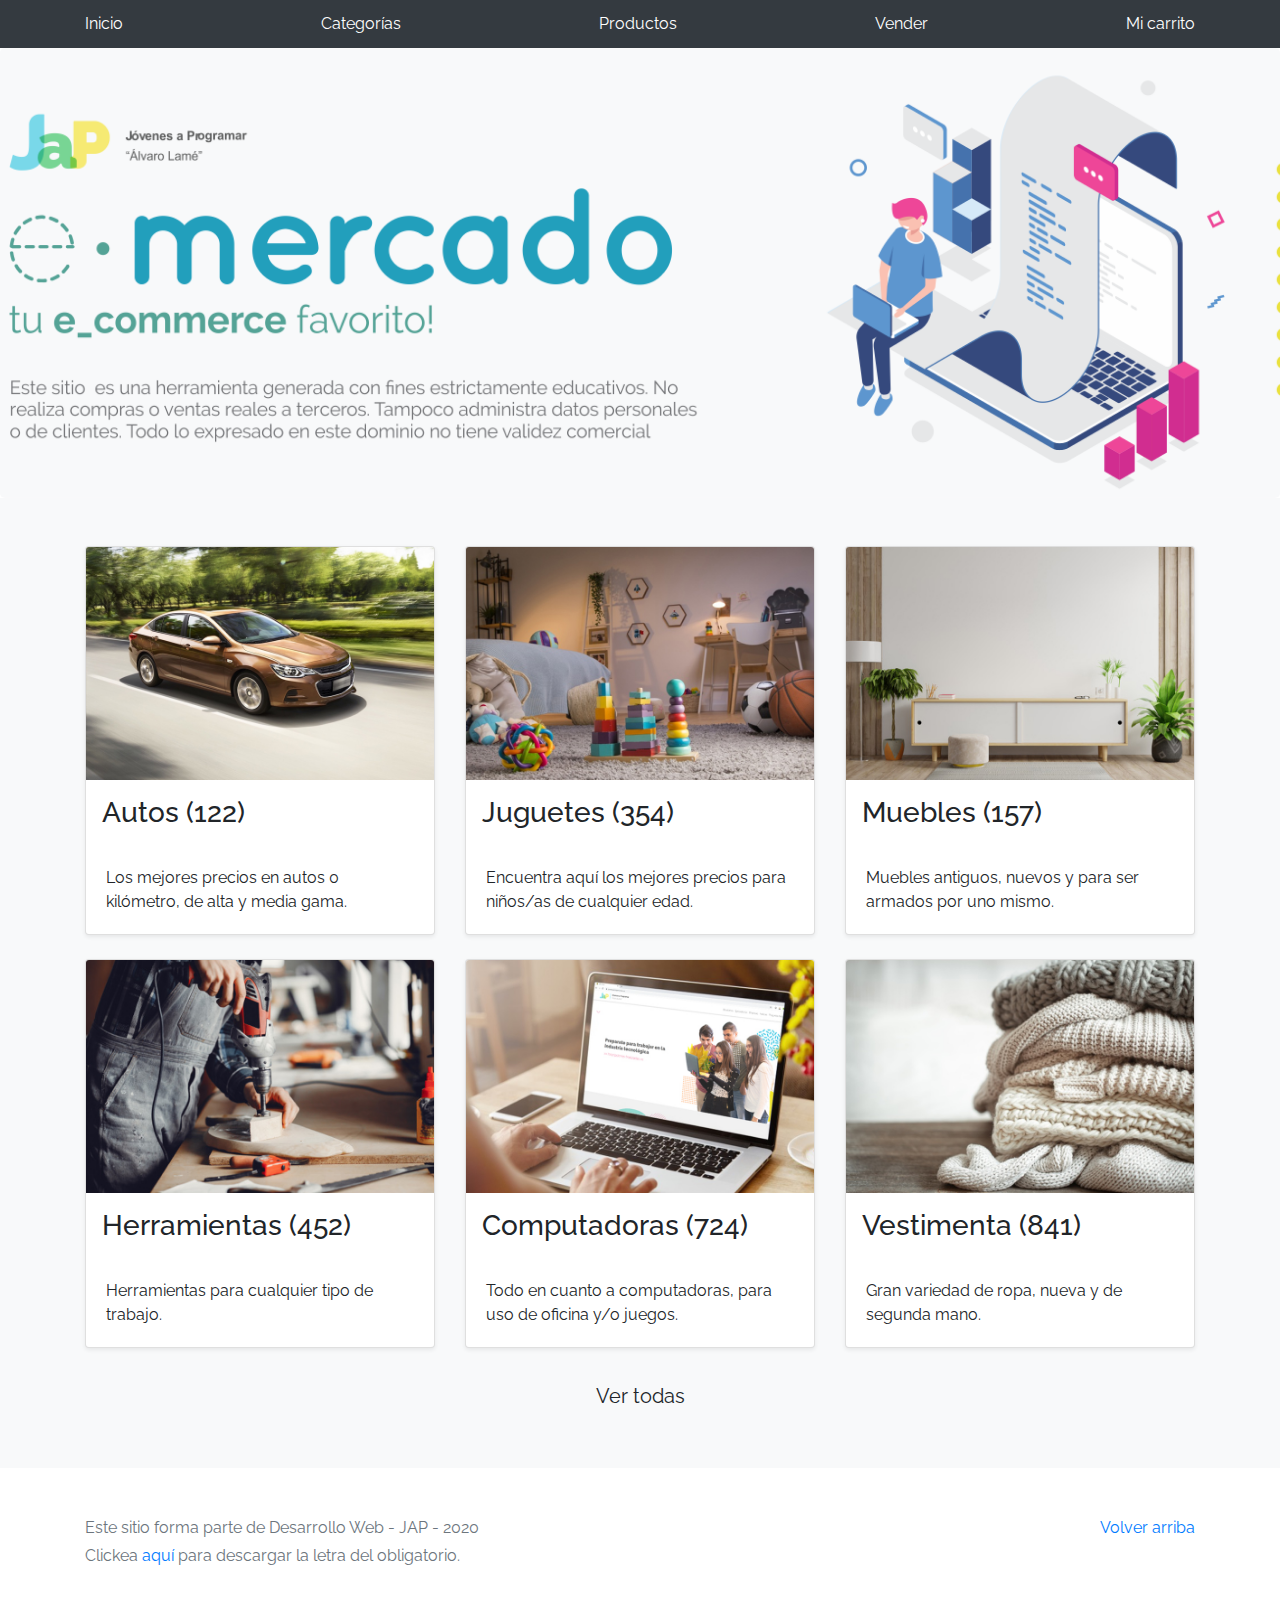
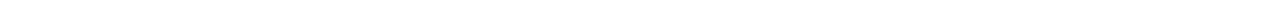
==== index.html @ 54144fda "Save information workspace" ====
<!DOCTYPE html>
<!-- saved from url=(0049)https://getbootstrap.com/docs/4.3/examples/album/ -->
<html lang="en">
  <head>
    <meta http-equiv="Content-Type" content="text/html; charset=UTF-8">
    <meta name="viewport" content="width=device-width, initial-scale=1, shrink-to-fit=no">
    <meta name="description" content="">
    <title>eMercado - Todo lo que busques está aquí</title>

    <link rel="canonical" href="https://getbootstrap.com/docs/4.3/examples/album/">
    <link href="https://fonts.googleapis.com/css?family=Raleway:300,300i,400,400i,700,700i,900,900i" rel="stylesheet">
    <!-- Bootstrap core CSS -->
    <link href="css/bootstrap.min.css" rel="stylesheet">
    <link href="css/styles.css" rel="stylesheet">
  </head>
  <body>
    <nav class="site-header sticky-top py-1 bg-dark">
      <div class="container d-flex flex-column flex-md-row justify-content-between">
        <a class="py-2 d-none d-md-inline-block" href="index.html">Inicio</a>
        <a class="py-2 d-none d-md-inline-block" href="categories.html">Categorías</a>
        <a class="py-2 d-none d-md-inline-block" href="products.html">Productos</a>
        <a class="py-2 d-none d-md-inline-block" href="sell.html">Vender</a>
        <a class="py-2 d-none d-md-inline-block" href="cart.html">Mi carrito</a>
      </div>
    </nav>
    <main role="main">
      <section class="jumbotron text-center">
        <div class="m-5">
          <h1></h1>
        </div>
      </section>
      <div class="album py-5 bg-light">
        <div class="container">
          <div class="row">
            <div class="col-md-4">
              <a href="categories.html" class="card mb-4 shadow-sm custom-card">
                <img class="bd-placeholder-img card-img-top"  src="img/cat1.jpg">
                <h3 class="m-3">Autos (122)</h3>
                <div class="card-body">
                  <p class="card-text">Los mejores precios en autos 0 kilómetro, de alta y media gama.</p>
                </div>
              </a>
            </div>
            <div class="col-md-4">
                <a href="categories.html" class="card mb-4 shadow-sm custom-card">
                  <img class="bd-placeholder-img card-img-top" src="img/cat2.jpg">
                  <h3 class="m-3">Juguetes (354)</h3>
                  <div class="card-body">
                    <p class="card-text">Encuentra aquí los mejores precios para niños/as de cualquier edad.</p>
                  </div>
                </a>
            </div>
            <div class="col-md-4">
                <a href="categories.html" class="card mb-4 shadow-sm custom-card">
                  <img class="bd-placeholder-img card-img-top" src="img/cat3.jpg">
                  <h3 class="m-3">Muebles (157)</h3>
                  <div class="card-body">
                    <p class="card-text">Muebles antiguos, nuevos y para ser armados por uno mismo.</p>
                  </div>
                </a>
            </div>
            <div class="col-md-4">
                <a href="categories.html" class="card mb-4 shadow-sm custom-card">
                  <img class="bd-placeholder-img card-img-top" src="img/cat4.jpg">
                  <h3 class="m-3">Herramientas (452)</h3>
                  <div class="card-body">
                    <p class="card-text">Herramientas para cualquier tipo de trabajo.</p>
                  </div>
                </a>
            </div>
            <div class="col-md-4">
                <a href="categories.html" class="card mb-4 shadow-sm custom-card">
                  <img class="bd-placeholder-img card-img-top" src="img/cat5.jpg">
                  <h3 class="m-3">Computadoras (724)</h3>
                  <div class="card-body">
                    <p class="card-text">Todo en cuanto a computadoras, para uso de oficina y/o juegos.</p>
                  </div>
                </a>
            </div>
            <div class="col-md-4">
                <a href="categories.html" class="card mb-4 shadow-sm custom-card">
                  <img class="bd-placeholder-img card-img-top" src="img/cat6.jpg">
                  <h3 class="m-3">Vestimenta (841)</h3>
                  <div class="card-body">
                    <p class="card-text">Gran variedad de ropa, nueva y de segunda mano.</p>
                  </div>
                </a>
            </div>
          </div>
          <div class="row">
              <a type="button" class="btn btn-light btn-lg btn-block" href="categories.html">Ver todas</a>
          </div>
        </div>
      </div>
    </main>
    <footer class="text-muted">
      <div class="container">
        <p class="float-right">
          <a href="#">Volver arriba</a>
        </p>
        <p>Este sitio forma parte de Desarrollo Web - JAP - 2020</p>
        <p>Clickea <a target="_blank" href="Letra.pdf">aquí</a> para descargar la letra del obligatorio.</p>
      </div>
    </footer>
    <script src="js/jquery-3.4.1.min.js"></script>
    <script src="js/bootstrap.bundle.min.js"></script>
    <script src="js/init.js"></script>
  </body>
</html>
---- css/styles.css ----
.jumbotron, .card-body, .container, .site-header{
    font-family: 'Raleway', serif !important;
}

.jumbotron .display-4{
    font-weight: bold;
}

.jumbotron {
  height: 50vh;
  padding: 5em inherit;
  margin-bottom: 0;
  background-color: #53C0FB;
  background: url('../img/cover_back.png');
  background-size: cover;
  background-position: center;
  background-repeat: no-repeat;
  color: black;
  font-weight: bold;
}

@media (min-width: 768px) {
  .jumbotron {
    padding-top: 6rem;
    padding-bottom: 6rem;
  }
}

.jumbotron p:last-child {
  margin-bottom: 0;
}

.jumbotron-heading {
  font-weight: 300;
}

.jumbotron .container {
  max-width: 40rem;
  background-color: rgba(255, 255, 255, 0.5);
  border-radius: 10px;
  text-shadow: 1px 1px 2px grey;
}

.jumbotron .lead{
  font-size: 38px;
}

footer {
  padding-top: 3rem;
  padding-bottom: 3rem;
}

footer p {
  margin-bottom: .25rem;
}

.site-header a {
  color: white;
  transition: ease-in-out color .15s;
}

.light-text {
  color: white;
}

.site-header .dropdown-menu a {
  color: black;
}

.dropzone{
  border: 2px dashed #0087F7;
  border-radius: 5px;
  background: white;
}

.alert{
  position: fixed;
  top:80px;
  width: 50%;
  left: 50%;
  transform: translate(-50%, 0);
}

.lds-ring {
  display: inline-block;
  position: relative;
  width: 64px;
  height: 64px;
  top:50%;
  left: 50%;
}
.lds-ring div {
  box-sizing: border-box;
  display: block;
  position: absolute;
  width: 51px;
  height: 51px;
  margin: 6px;
  border: 6px solid #fff;
  border-radius: 50%;
  animation: lds-ring 1.2s cubic-bezier(0.5, 0, 0.5, 1) infinite;
  border-color: #fff transparent transparent transparent;
}
.lds-ring div:nth-child(1) {
  animation-delay: -0.45s;
}
.lds-ring div:nth-child(2) {
  animation-delay: -0.3s;
}
.lds-ring div:nth-child(3) {
  animation-delay: -0.15s;
}
@keyframes lds-ring {
  0% {
    transform: rotate(0deg);
  }
  100% {
    transform: rotate(360deg);
  }
}

#spinner-wrapper{
  position: fixed;
  background-color: rgba(0,0,0,0.5);
  width:100%;
  height: 100%;
  top:0;
  left:0;
  z-index: 1021;
  display: none;
}

a.custom-card,
a.custom-card:hover {
  color: inherit;
  text-decoration: inherit;
}

.checked {
  color: orange;
}
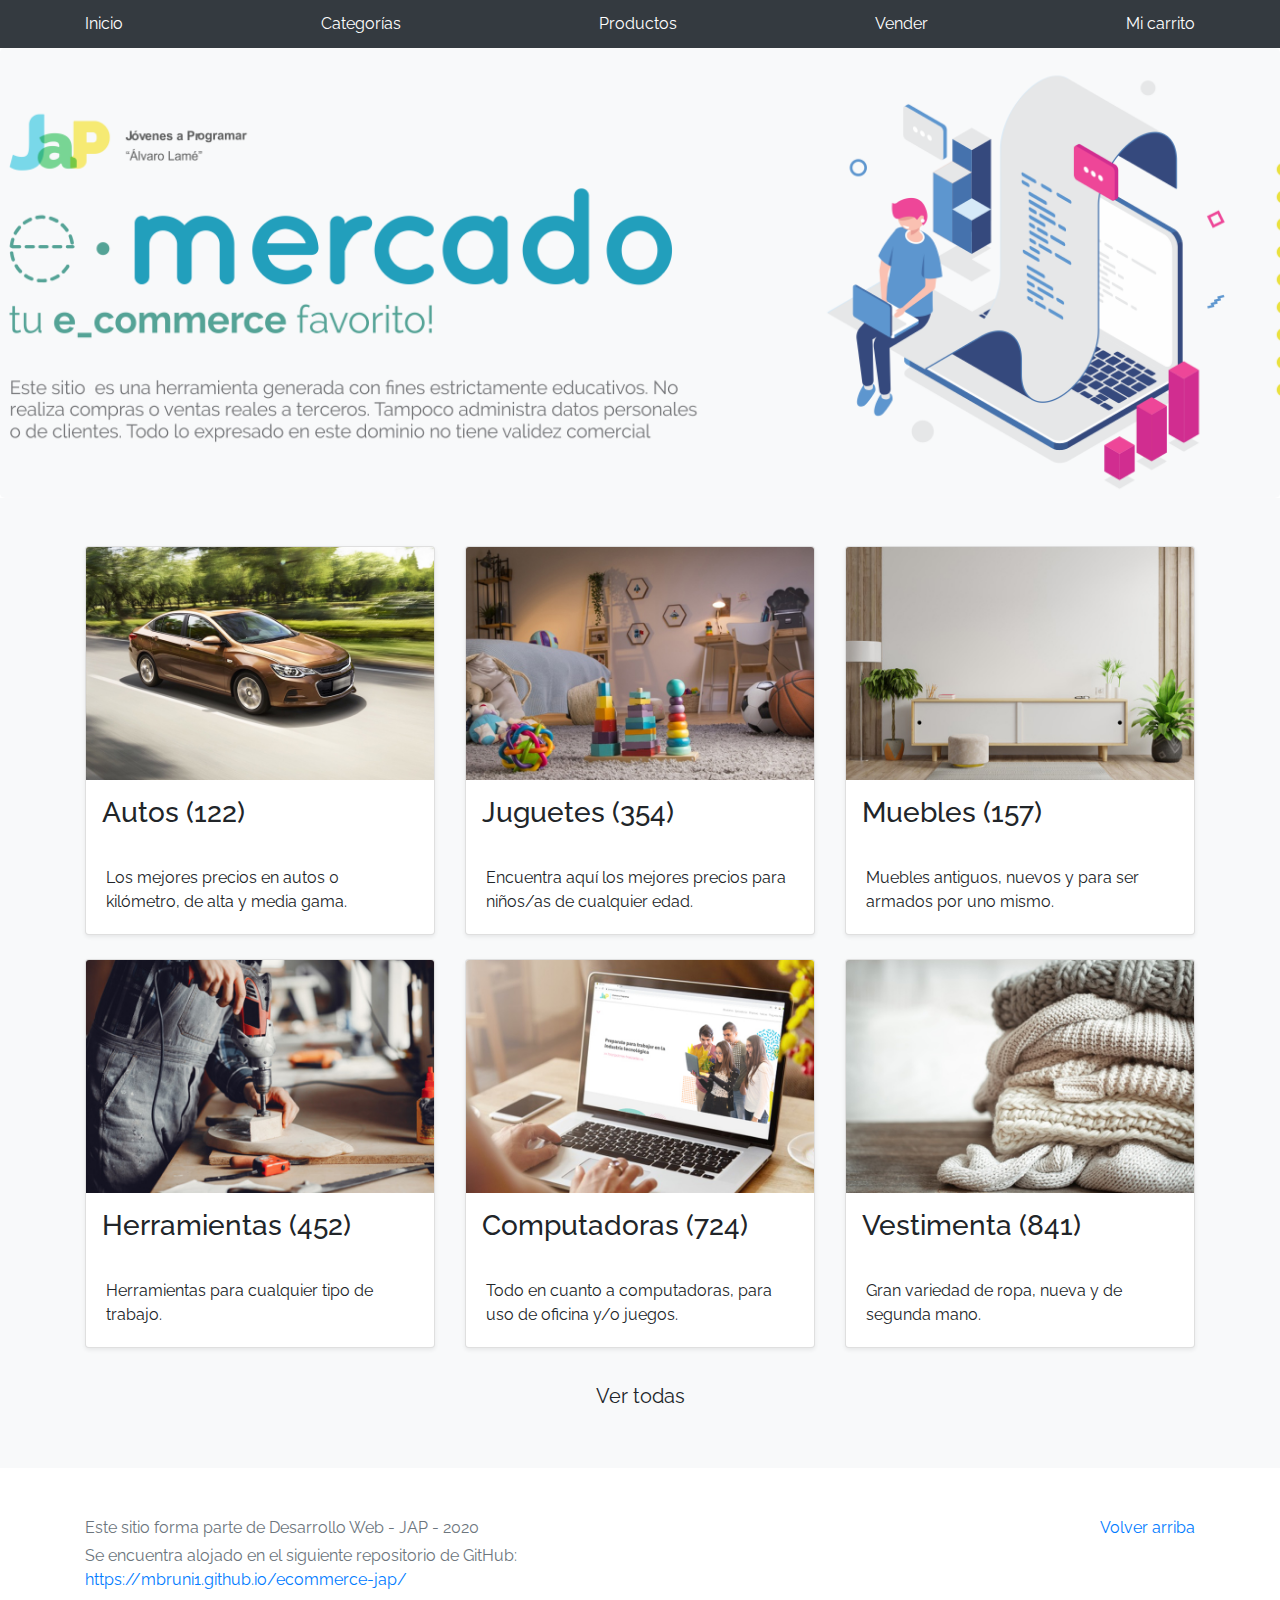
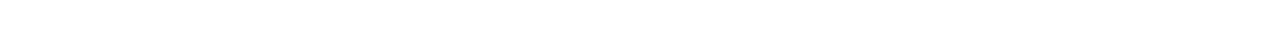
==== commit d7be4fd9: "Se coloco link repositorio al final" ====
--- a/index.html
+++ b/index.html
@@ -99,7 +99,7 @@
           <a href="#">Volver arriba</a>
         </p>
         <p>Este sitio forma parte de Desarrollo Web - JAP - 2020</p>
-        <p>Clickea <a target="_blank" href="Letra.pdf">aquí</a> para descargar la letra del obligatorio.</p>
+        <p>Se encuentra alojado en el siguiente repositorio de GitHub: <br> <a target="_blank" href= "https://mbruni1.github.io/ecommerce-jap" >https://mbruni1.github.io/ecommerce-jap/</a> </p>
       </div>
     </footer>
     <script src="js/jquery-3.4.1.min.js"></script>
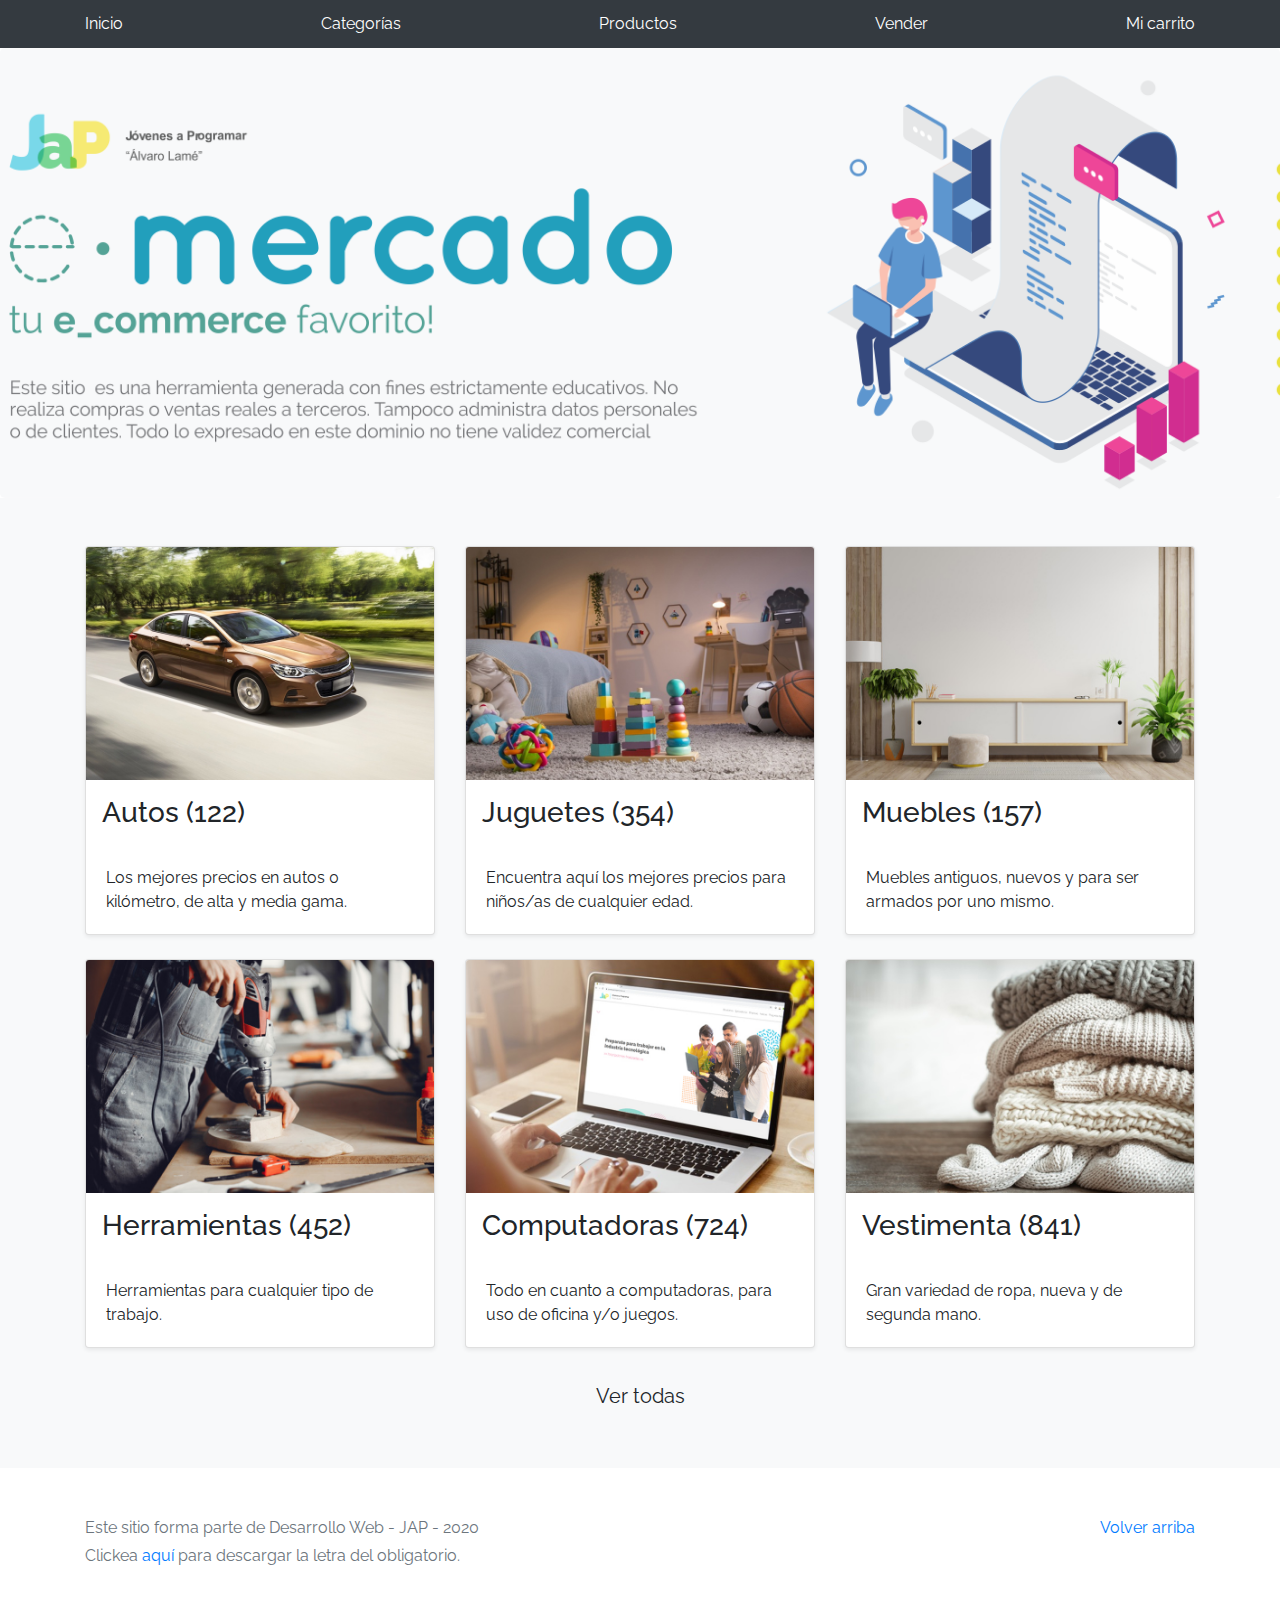
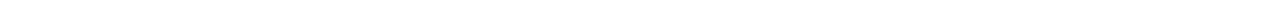
==== commit 7b4305bf: "solicitaron comenzar entrega 1 borrando datos anteriores, comence de nuevo" ====
--- a/index.html
+++ b/index.html
@@ -99,7 +99,7 @@
           <a href="#">Volver arriba</a>
         </p>
         <p>Este sitio forma parte de Desarrollo Web - JAP - 2020</p>
-        <p>Se encuentra alojado en el siguiente repositorio de GitHub: <br> <a target="_blank" href= "https://mbruni1.github.io/ecommerce-jap" >https://mbruni1.github.io/ecommerce-jap/</a> </p>
+        <p>Clickea <a target="_blank" href="Letra.pdf">aquí</a> para descargar la letra del obligatorio.</p>
       </div>
     </footer>
     <script src="js/jquery-3.4.1.min.js"></script>
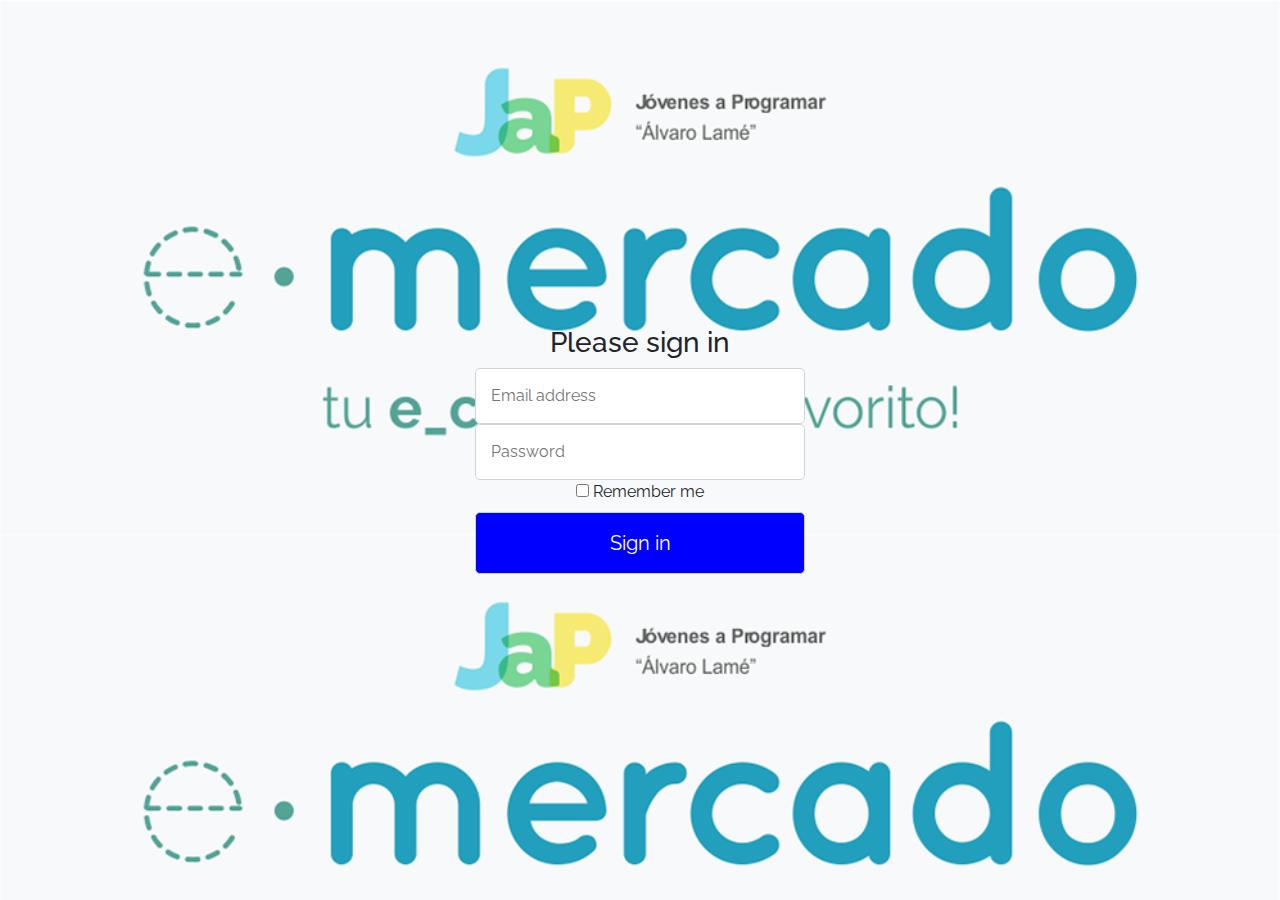
==== commit beef410d: "se cambio nombre de index a home y login a index para git pages inicie bien. se enlazo json en produ" ====
--- a/index.html
+++ b/index.html
@@ -1,109 +1,74 @@
 <!DOCTYPE html>
 <!-- saved from url=(0049)https://getbootstrap.com/docs/4.3/examples/album/ -->
 <html lang="en">
-  <head>
-    <meta http-equiv="Content-Type" content="text/html; charset=UTF-8">
-    <meta name="viewport" content="width=device-width, initial-scale=1, shrink-to-fit=no">
-    <meta name="description" content="">
-    <title>eMercado - Todo lo que busques está aquí</title>
 
-    <link rel="canonical" href="https://getbootstrap.com/docs/4.3/examples/album/">
-    <link href="https://fonts.googleapis.com/css?family=Raleway:300,300i,400,400i,700,700i,900,900i" rel="stylesheet">
-    <!-- Bootstrap core CSS -->
-    <link href="css/bootstrap.min.css" rel="stylesheet">
-    <link href="css/styles.css" rel="stylesheet">
-  </head>
-  <body>
-    <nav class="site-header sticky-top py-1 bg-dark">
-      <div class="container d-flex flex-column flex-md-row justify-content-between">
-        <a class="py-2 d-none d-md-inline-block" href="index.html">Inicio</a>
-        <a class="py-2 d-none d-md-inline-block" href="categories.html">Categorías</a>
-        <a class="py-2 d-none d-md-inline-block" href="products.html">Productos</a>
-        <a class="py-2 d-none d-md-inline-block" href="sell.html">Vender</a>
-        <a class="py-2 d-none d-md-inline-block" href="cart.html">Mi carrito</a>
-      </div>
-    </nav>
-    <main role="main">
-      <section class="jumbotron text-center">
-        <div class="m-5">
-          <h1></h1>
-        </div>
-      </section>
-      <div class="album py-5 bg-light">
-        <div class="container">
-          <div class="row">
-            <div class="col-md-4">
-              <a href="categories.html" class="card mb-4 shadow-sm custom-card">
-                <img class="bd-placeholder-img card-img-top"  src="img/cat1.jpg">
-                <h3 class="m-3">Autos (122)</h3>
-                <div class="card-body">
-                  <p class="card-text">Los mejores precios en autos 0 kilómetro, de alta y media gama.</p>
-                </div>
-              </a>
-            </div>
-            <div class="col-md-4">
-                <a href="categories.html" class="card mb-4 shadow-sm custom-card">
-                  <img class="bd-placeholder-img card-img-top" src="img/cat2.jpg">
-                  <h3 class="m-3">Juguetes (354)</h3>
-                  <div class="card-body">
-                    <p class="card-text">Encuentra aquí los mejores precios para niños/as de cualquier edad.</p>
-                  </div>
-                </a>
-            </div>
-            <div class="col-md-4">
-                <a href="categories.html" class="card mb-4 shadow-sm custom-card">
-                  <img class="bd-placeholder-img card-img-top" src="img/cat3.jpg">
-                  <h3 class="m-3">Muebles (157)</h3>
-                  <div class="card-body">
-                    <p class="card-text">Muebles antiguos, nuevos y para ser armados por uno mismo.</p>
-                  </div>
-                </a>
-            </div>
-            <div class="col-md-4">
-                <a href="categories.html" class="card mb-4 shadow-sm custom-card">
-                  <img class="bd-placeholder-img card-img-top" src="img/cat4.jpg">
-                  <h3 class="m-3">Herramientas (452)</h3>
-                  <div class="card-body">
-                    <p class="card-text">Herramientas para cualquier tipo de trabajo.</p>
-                  </div>
-                </a>
-            </div>
-            <div class="col-md-4">
-                <a href="categories.html" class="card mb-4 shadow-sm custom-card">
-                  <img class="bd-placeholder-img card-img-top" src="img/cat5.jpg">
-                  <h3 class="m-3">Computadoras (724)</h3>
-                  <div class="card-body">
-                    <p class="card-text">Todo en cuanto a computadoras, para uso de oficina y/o juegos.</p>
-                  </div>
-                </a>
-            </div>
-            <div class="col-md-4">
-                <a href="categories.html" class="card mb-4 shadow-sm custom-card">
-                  <img class="bd-placeholder-img card-img-top" src="img/cat6.jpg">
-                  <h3 class="m-3">Vestimenta (841)</h3>
-                  <div class="card-body">
-                    <p class="card-text">Gran variedad de ropa, nueva y de segunda mano.</p>
-                  </div>
-                </a>
-            </div>
-          </div>
-          <div class="row">
-              <a type="button" class="btn btn-light btn-lg btn-block" href="categories.html">Ver todas</a>
-          </div>
-        </div>
-      </div>
-    </main>
-    <footer class="text-muted">
-      <div class="container">
-        <p class="float-right">
-          <a href="#">Volver arriba</a>
-        </p>
-        <p>Este sitio forma parte de Desarrollo Web - JAP - 2020</p>
-        <p>Clickea <a target="_blank" href="Letra.pdf">aquí</a> para descargar la letra del obligatorio.</p>
-      </div>
-    </footer>
-    <script src="js/jquery-3.4.1.min.js"></script>
-    <script src="js/bootstrap.bundle.min.js"></script>
-    <script src="js/init.js"></script>
-  </body>
+<head>
+  <meta http-equiv="Content-Type" content="text/html; charset=UTF-8">
+  <meta name="viewport" content="width=device-width, initial-scale=1, shrink-to-fit=no">
+  <meta name="description" content="">
+  <title>eMercado - Todo lo que busques está aquí</title>
+
+  <link rel="canonical" href="https://getbootstrap.com/docs/4.3/examples/album/">
+  <link href="https://fonts.googleapis.com/css?family=Raleway:300,300i,400,400i,700,700i,900,900i" rel="stylesheet">
+  <!-- Bootstrap core CSS -->
+  <link href="css/bootstrap.min.css" rel="stylesheet">
+  <link href="css/styles.css" rel="stylesheet">
+  <style>
+    html, body {
+      height: 100%;
+    }
+
+    body {
+      display: -ms-flexbox;
+      display: flex;
+      -ms-flex-align: center;
+      align-items: center;
+      padding-top: 40px;
+      padding-bottom: 40px;
+      background-image: url("img/login.png");
+      background-size: 100%;
+      font-family: Arial, Helvetica, sans-serif;
+    }
+
+    .signin {
+      width: 100%;
+      max-width: 330px;
+      padding: 15px;
+      margin: auto;
+      border: 1px solid #ced4da;
+      border-radius: .3rem;
+    }
+
+    .botton {
+      width: 100%;
+      max-width: 330px;
+      padding: 15px;
+      border-radius: .3rem;
+      margin: auto;
+      background-color: blue;
+      color: white;
+      font-size: 1.25rem;
+      border: 1px solid #ced4da;
+
+    }
+  </style>
+</head>
+
+<body class="text-center">
+  <div class="container p-5">
+    <div style="position: relative; width:auto; top: 0;">
+      <h3>Please sign in</h3>
+      <input class="signin" id="usuario" type="email" placeholder="Email address" required>
+      <br>
+      <input type="password" id="clave" class="signin" placeholder="Password" required>
+      <br>
+      <input type="checkbox" name="remember" value="Bike">
+      <label for="rememeber"> Remember me </label><br>
+      <button class="botton" id="button" type="submit">Sign in</button>
+
+    </div>
+
+  <script src="js/init.js"></script>
+  <script src="js/login.js"></script>
+</body>
 </html>